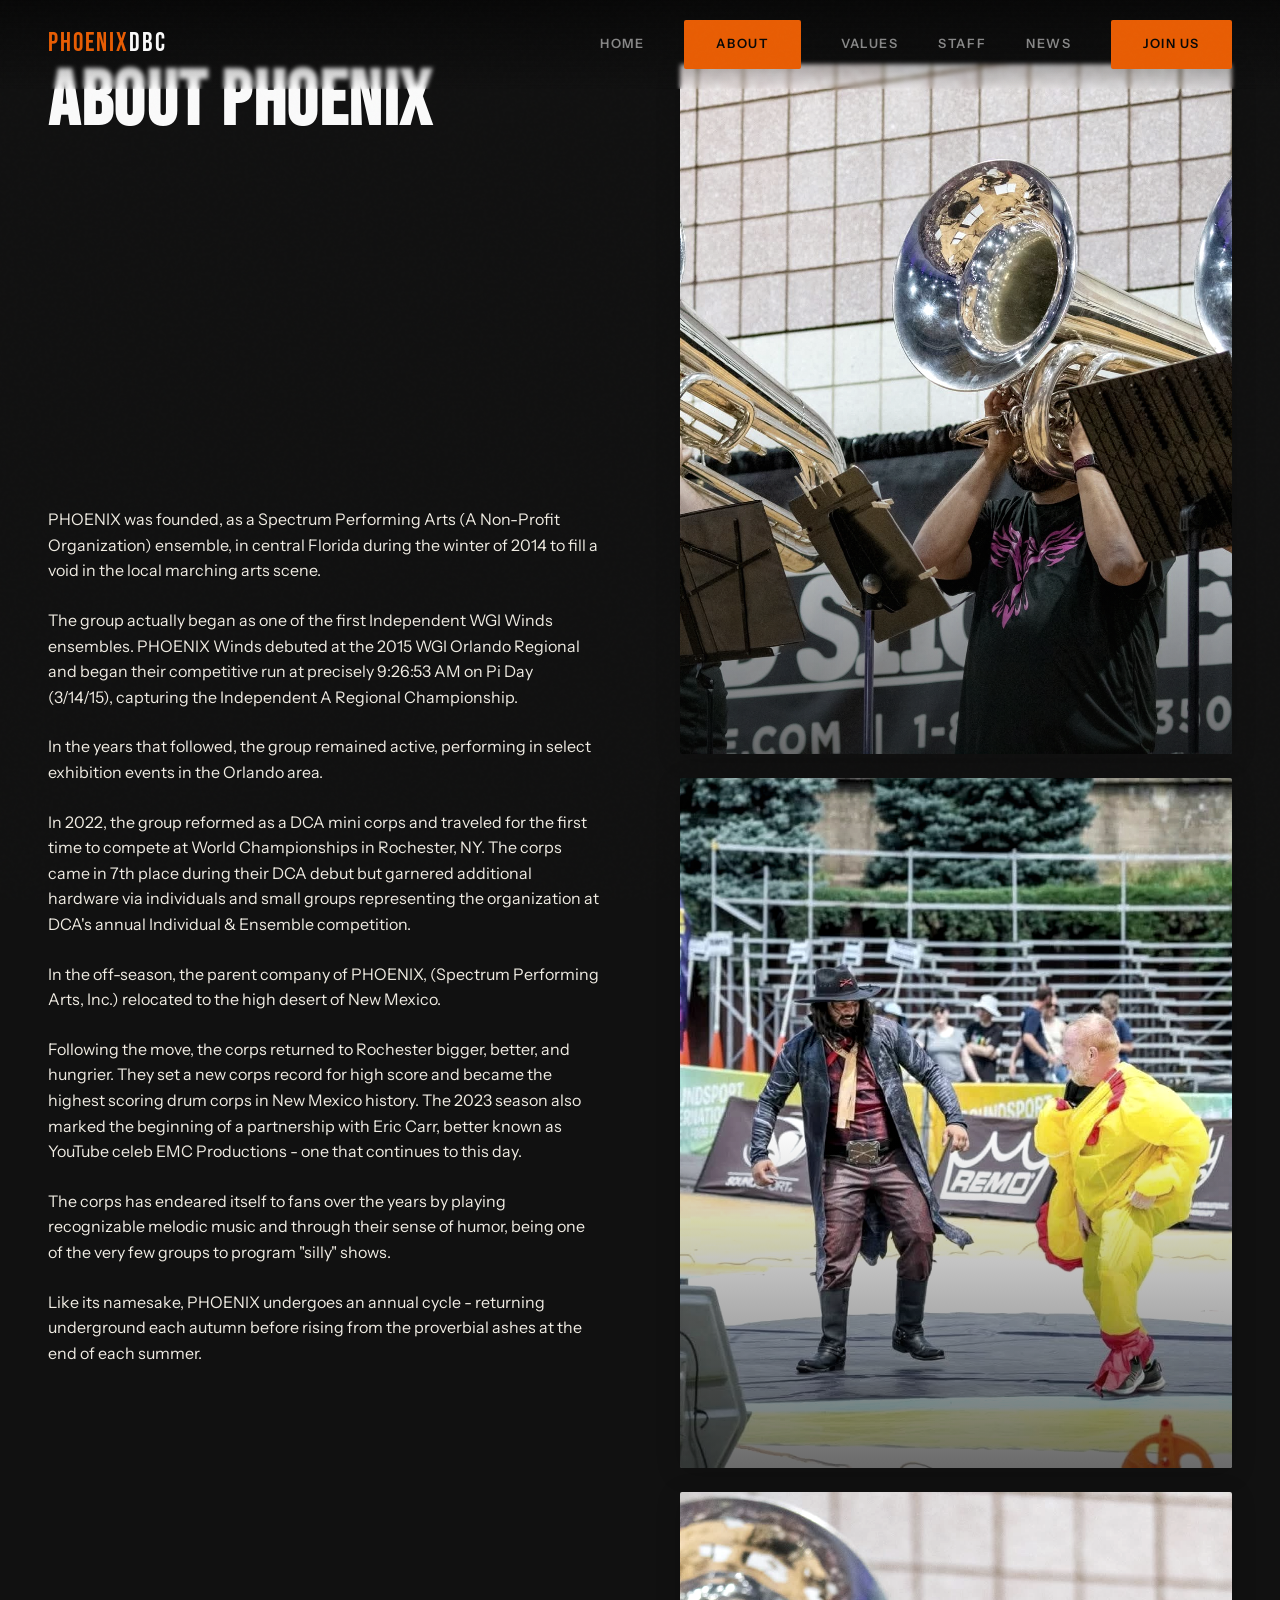
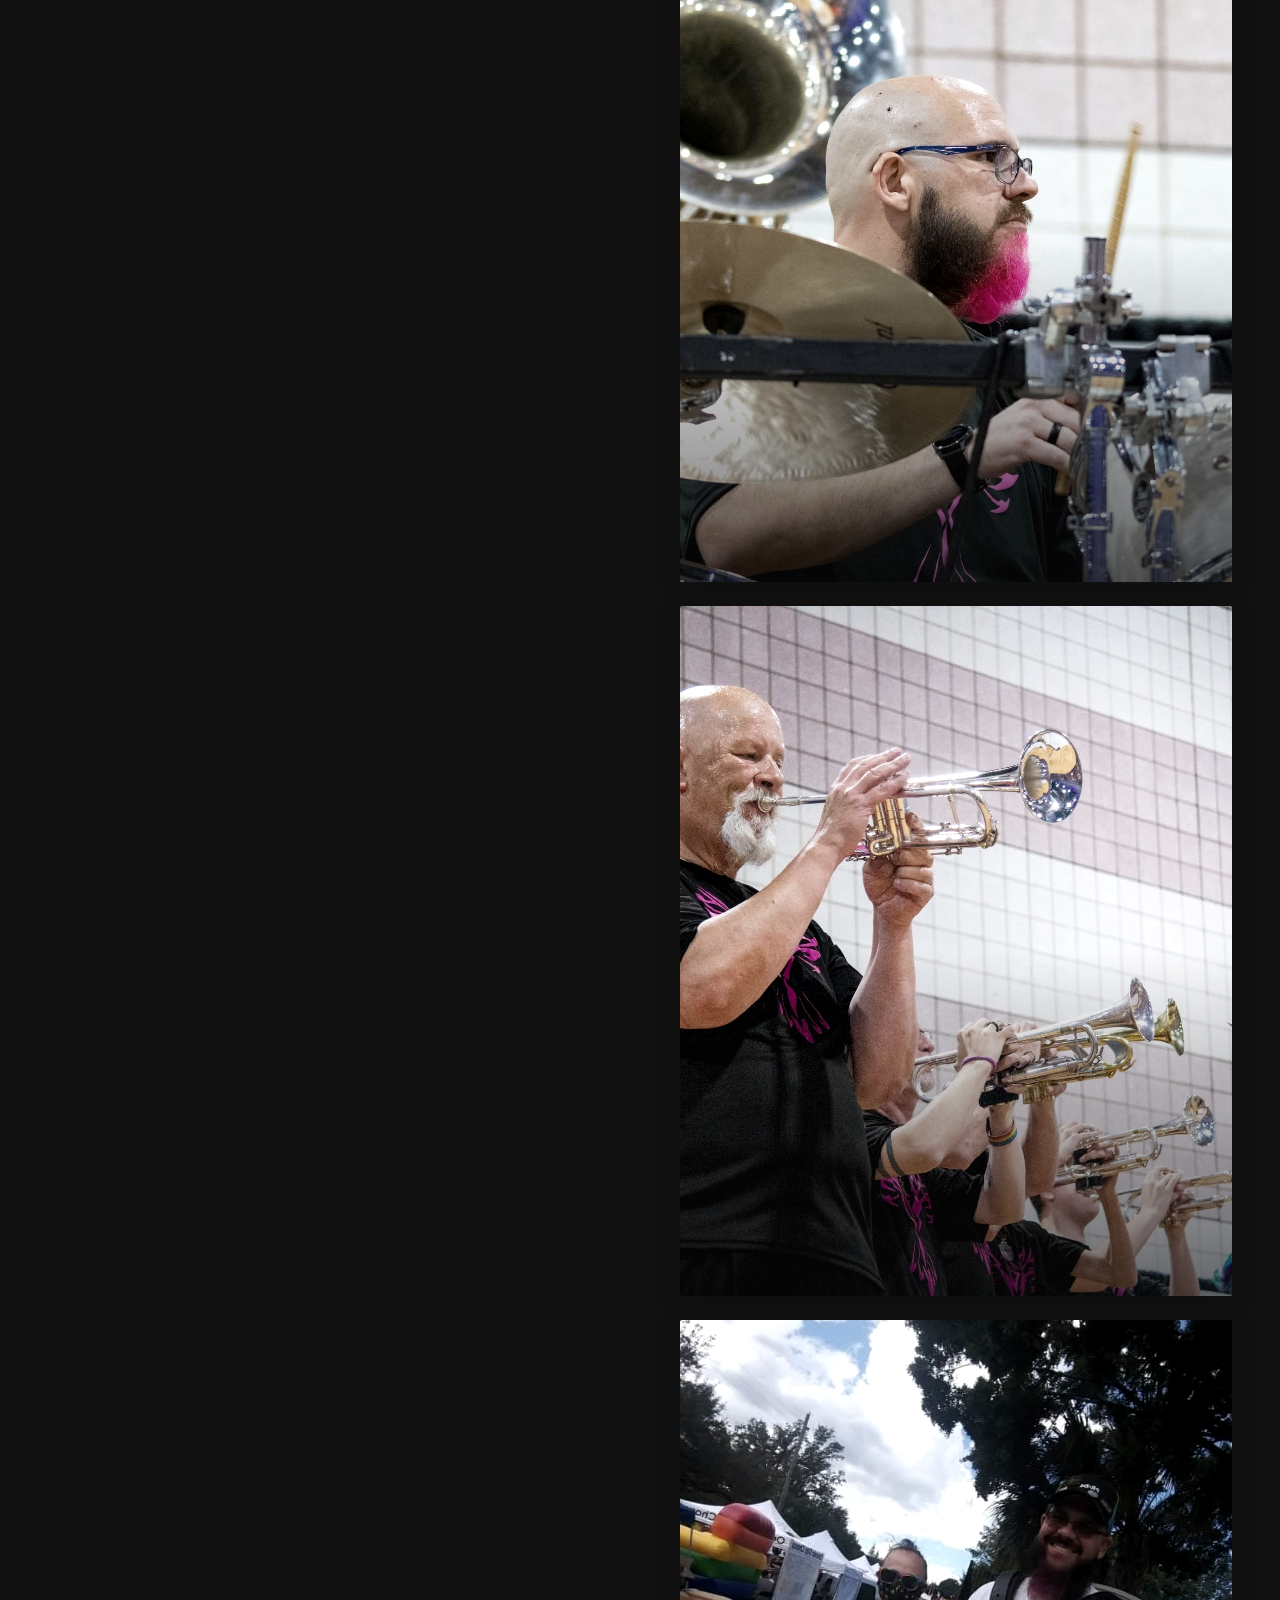
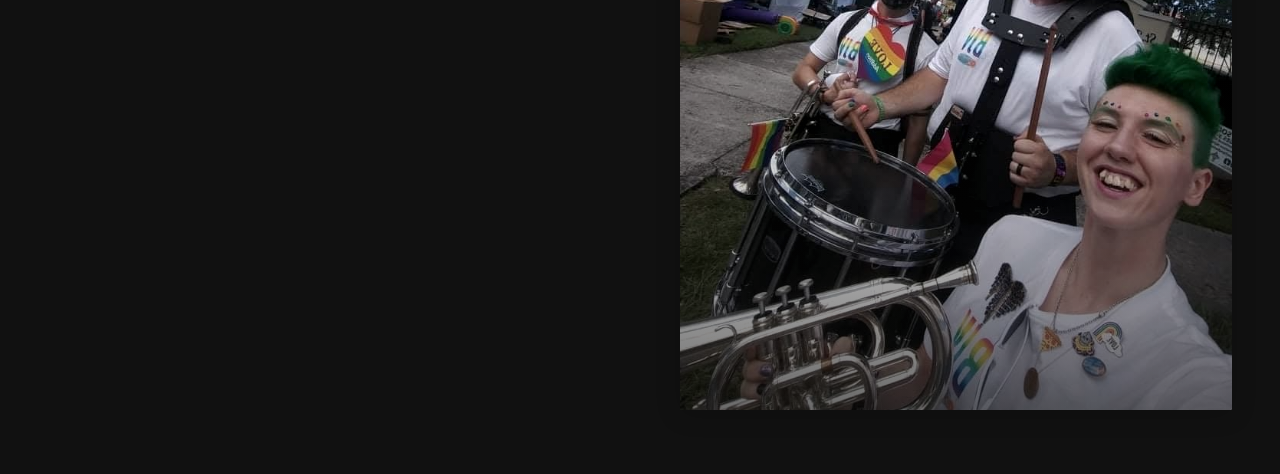
==== about.html @ 0ac38d6c "Add files via upload" ====
<!DOCTYPE html>
<html lang="en">
<head>
  <meta charset="UTF-8" />
  <meta name="viewport" content="width=device-width, initial-scale=1.0" />
  <title>Phoenix Drum & Bugle Corps — About</title>
  <link rel="stylesheet" href="style.css">
  <link rel="preconnect" href="https://fonts.googleapis.com" />
  <link rel="preconnect" href="https://fonts.gstatic.com" crossorigin />
  <link href="https://fonts.googleapis.com/css2?family=Bebas+Neue&family=DM+Serif+Display:ital@0;1&family=Instrument+Sans:wght@400;500;600&display=swap" rel="stylesheet" />
</head>
<body>
  <!-- NAV -->
  <nav>
    <div class="nav-logo"><span>PHOENIX</span>DBC</div>
    <div class="nav-links">
      <a href="index.html">Home</a>
      <a href="about.html" class="nav-cta btn">About</a>
      <a href="index.html#values">Values</a>
      <a href="staff.html">Staff</a>
      <a href="index.html#news">News</a>
      <a href="index.html#join" class="nav-cta btn">Join Us</a>
    </div>
  </nav>

<main>
  <section class="about" id="about" style="padding-top: 5rem;">
    <div class="about-inner about-grid" style="display: grid; grid-template-columns: 1fr 1fr; gap: 5rem; align-items: start; max-width: 1200px; margin: 0 auto;">
      <div class="about-content" style="display: flex; flex-direction: column; gap: 1.5rem;">
        <h2 class="section-title">About PHOENIX</h2>
        <div class="about-video video-wrap">
          <iframe src="https://www.youtube-nocookie.com/embed/KhzHQwkz2mY?si=roSiKzoXHAbbPCBe&amp;start=51" title="YouTube video player" frameborder="0" allow="accelerometer; autoplay; clipboard-write; encrypted-media; gyroscope; picture-in-picture; web-share" referrerpolicy="strict-origin-when-cross-origin" allowfullscreen></iframe>
        </div>
        <p>PHOENIX was founded, as a Spectrum Performing Arts (A Non-Profit Organization) ensemble, in central Florida during the winter of 2014 to fill a void in the local marching arts scene.</p>
        <p>The group actually began as one of the first Independent WGI Winds ensembles. PHOENIX Winds debuted at the 2015 WGI Orlando Regional and began their competitive run at precisely 9:26:53 AM on Pi Day (3/14/15), capturing the Independent A Regional Championship.</p>
        <p>In the years that followed, the group remained active, performing in select exhibition events in the Orlando area.</p>
        <p>In 2022, the group reformed as a DCA mini corps and traveled for the first time to compete at World Championships in Rochester, NY. The corps came in 7th place during their DCA debut but garnered additional hardware via individuals and small groups representing the organization at DCA's annual Individual &amp; Ensemble competition.</p>
        <p>In the off-season, the parent company of PHOENIX, (Spectrum Performing Arts, Inc.) relocated to the high desert of New Mexico.</p>
        <p>Following the move, the corps returned to Rochester bigger, better, and hungrier. They set a new corps record for high score and became the highest scoring drum corps in New Mexico history. The 2023 season also marked the beginning of a partnership with Eric Carr, better known as YouTube celeb EMC Productions - one that continues to this day.</p>
        <p>The corps has endeared itself to fans over the years by playing recognizable melodic music and through their sense of humor, being one of the very few groups to program "silly" shows.</p>
        <p>Like its namesake, PHOENIX undergoes an annual cycle - returning underground each autumn before rising from the proverbial ashes at the end of each summer.</p>
      </div>
      <div class="about-visual">
        <div class="about-img-gallery">
          <div class="about-img-wrap"><img src="tubasection.jpeg" alt="Tuba Section"></div>
          <div class="about-img-wrap"><img src="chickenlittleandtrooper.jpeg" alt="Chicken Little and Trooper"></div>
          <div class="about-img-wrap"><img src="drumsetplayer.jpeg" alt="Drumset Player"></div>
          <div class="about-img-wrap"><img src="trumpetsection.jpeg" alt="Trumpet Section"></div>
          <div class="about-img-wrap"><img src="orlandopride.jpeg" alt="Orlando Pride"></div>
        </div>
      </div>
    </div>
  </section>
</main>
</body>
</html>
---- style.css ----
/* --- ABOUT IMAGE GALLERY --- */
.about-img-gallery {
  display: flex;
  flex-direction: column;
  gap: 1.5rem;
  align-items: flex-end;
}
.about-img-wrap {
  background: var(--charcoal);
  border-radius: 8px;
  overflow: hidden;
  box-shadow: 0 4px 24px rgba(8,8,8,0.18);
  transition: transform 0.3s, box-shadow 0.3s;
}
.about-img-wrap img {
  width: auto;
  height: auto;
  max-width: 100%;
  max-height: 100%;
  display: block;
  filter: grayscale(18%) contrast(1.08);
  transition: transform 0.4s;
}
.about-img-wrap:hover {
  transform: scale(1.03) translateY(-2px);
  box-shadow: 0 8px 32px rgba(232,93,4,0.12);
}
.about-img-wrap:hover img {
  transform: scale(1.05);
}
@media (max-width: 900px) {
  .about-inner.about-grid {
    grid-template-columns: 1fr;
    gap: 2.5rem;
  }
  .about-img-gallery {
    flex-direction: row;
    flex-wrap: wrap;
    justify-content: center;
    align-items: flex-start;
    gap: 1rem;
  }
  .about-img-wrap {
    width: 48vw;
    min-width: 160px;
    max-width: 260px;
  }
}
/* ─── TOKENS ─── */
    :root {
      --black:   #080808;
      --ash:     #111111;
      --charcoal:#1c1c1c;
      --smoke:   #2e2e2e;
      --muted:   #888888;
      --cream:   #f0ece3;
      --white:   #fafafa;
      --ember:   #e85d04;
      --flame:   #f48c06;
      --gold:    #ffd60a;
      --glow: 0 0 40px rgba(232,93,4,.35);
      --sans: 'Instrument Sans', sans-serif;
      --display: 'Bebas Neue', sans-serif;
      --serif: 'DM Serif Display', serif;
    }

    /* ─── RESET ─── */
    *, *::before, *::after { box-sizing: border-box; margin: 0; padding: 0; }
    html { scroll-behavior: smooth; }
    body {
      background: var(--black);
      color: var(--cream);
      font-family: var(--sans);
      font-size: 16px;
      line-height: 1.6;
      overflow-x: hidden;
    }
    img { display: block; max-width: 100%; }
    a { color: inherit; text-decoration: none; }
    ul { list-style: none; }

    /* ─── NOISE OVERLAY ─── */
    body::before {
      content: '';
      position: fixed; inset: 0;
      pointer-events: none;
      background-image: url("data:image/svg+xml,%3Csvg viewBox='0 0 256 256' xmlns='http://www.w3.org/2000/svg'%3E%3Cfilter id='noise'%3E%3CfeTurbulence type='fractalNoise' baseFrequency='0.9' numOctaves='4' stitchTiles='stitch'/%3E%3C/filter%3E%3Crect width='100%25' height='100%25' filter='url(%23noise)' opacity='0.04'/%3E%3C/svg%3E");
      z-index: 9999;
      opacity: .35;
    }

    /* ─── NAVIGATION ─── */
    nav {
      position: fixed; top: 0; left: 0; right: 0; z-index: 100;
      display: flex; align-items: center; justify-content: space-between;
      padding: 1.25rem 3rem;
      background: linear-gradient(to bottom, rgba(8,8,8,.95), rgba(8,8,8,0));
      backdrop-filter: blur(2px);
    }
    .nav-logo {
      font-family: var(--display);
      font-size: 1.6rem;
      letter-spacing: .08em;
      color: var(--white);
    }
    .nav-logo span { color: var(--ember); }
    .nav-links {
      display: flex; gap: 2.5rem; align-items: center;
      transition: max-height .3s cubic-bezier(.4,0,.2,1), opacity .3s;
    }
    .nav-links a {
      font-size: .8rem; font-weight: 600; letter-spacing: .12em;
      text-transform: uppercase; color: var(--muted);
      transition: color .2s;
    }
    .nav-links a:hover { color: var(--white); }
    .nav-cta {
      background: var(--ember); color: var(--black) !important;
      padding: .5rem 1.4rem; border-radius: 2px;
      transition: background .2s !important;
    }
    .nav-cta:hover { background: var(--flame) !important; color: var(--white) !important; }

    /* Hamburger menu styles */
    .nav-toggle {
      display: none;
      flex-direction: column;
      justify-content: center;
      width: 36px; height: 36px;
      cursor: pointer;
      z-index: 200;
    }
    .nav-toggle span {
      display: block;
      height: 3px; width: 100%;
      background: var(--white);
      margin: 5px 0;
      border-radius: 2px;
      transition: all .3s cubic-bezier(.4,0,.2,1);
    }
    .nav-toggle.active span:nth-child(1) {
      transform: translateY(8px) rotate(45deg);
    }
    .nav-toggle.active span:nth-child(2) {
      opacity: 0;
    }
    .nav-toggle.active span:nth-child(3) {
      transform: translateY(-8px) rotate(-45deg);
    }

    /* Mobile nav styles */
    @media (max-width: 960px) {
      .nav-toggle { display: flex; }
      .nav-links {
        position: absolute; top: 100%; left: 0; right: 0;
        flex-direction: column; align-items: flex-start;
        background: var(--ash);
        gap: 0;
        max-height: 0; opacity: 0; overflow: hidden;
        box-shadow: 0 8px 24px rgba(0,0,0,0.12);
        transition: max-height .3s cubic-bezier(.4,0,.2,1), opacity .3s;
      }
      .nav-links.open {
        max-height: 400px; opacity: 1; padding: 1rem 0;
      }
      .nav-links a, .nav-cta {
        width: 100%; padding: 1rem 2rem; border-radius: 0;
        border-bottom: 1px solid var(--smoke);
        color: var(--muted);
      }
      .nav-links a:last-child, .nav-cta:last-child {
        border-bottom: none;
      }
      .nav-cta {
        margin-top: .5rem;
      }
    }

    /* ─── HERO ─── */
    .hero {
      position: relative; min-height: 100vh;
      display: flex; flex-direction: column;
      justify-content: flex-end; padding: 6rem 3rem 5rem;
      overflow: hidden;
    }
    .hero-bg {
      position: absolute; inset: 0; z-index: 0;
      background:
        radial-gradient(ellipse 80% 60% at 60% 80%, rgba(232,93,4,.22) 0%, transparent 65%),
        radial-gradient(ellipse 50% 40% at 80% 50%, rgba(244,140,6,.10) 0%, transparent 60%),
        linear-gradient(160deg, #0d0d0d 0%, #080808 100%);
    }
    /* Animated ember particles */
    .embers {
      position: absolute; inset: 0; z-index: 1; pointer-events: none;
      overflow: hidden;
    }
    .ember-dot {
      position: absolute; bottom: -20px;
      width: 3px; height: 3px; border-radius: 50%;
      background: var(--flame);
      animation: rise linear infinite;
      opacity: 0;
    }
    @keyframes rise {
      0%   { transform: translateY(0) translateX(0) scale(1); opacity: .8; }
      60%  { opacity: .5; }
      100% { transform: translateY(-110vh) translateX(var(--drift)) scale(.2); opacity: 0; }
    }
    /* Generate varied embers via nth-child */
    .ember-dot:nth-child(1)  { left:5%;  animation-duration:8s;  animation-delay:0s;   --drift:20px;  width:2px; height:2px; }
    .ember-dot:nth-child(2)  { left:15%; animation-duration:11s; animation-delay:1s;   --drift:-30px; width:4px; height:4px; background:var(--ember); }
    .ember-dot:nth-child(3)  { left:25%; animation-duration:9s;  animation-delay:2.5s; --drift:15px;  }
    .ember-dot:nth-child(4)  { left:35%; animation-duration:13s; animation-delay:0.5s; --drift:-20px; width:2px; height:2px; background:var(--gold); }
    .ember-dot:nth-child(5)  { left:48%; animation-duration:10s; animation-delay:3s;   --drift:25px;  width:3px; height:3px; }
    .ember-dot:nth-child(6)  { left:60%; animation-duration:7s;  animation-delay:1.5s; --drift:-35px; width:5px; height:5px; background:var(--ember); }
    .ember-dot:nth-child(7)  { left:72%; animation-duration:12s; animation-delay:4s;   --drift:10px;  }
    .ember-dot:nth-child(8)  { left:82%; animation-duration:9s;  animation-delay:0.8s; --drift:-15px; width:2px; height:2px; background:var(--gold); }
    .ember-dot:nth-child(9)  { left:90%; animation-duration:14s; animation-delay:2s;   --drift:30px;  width:4px; height:4px; }
    .ember-dot:nth-child(10) { left:55%; animation-duration:8s;  animation-delay:5s;   --drift:-25px; background:var(--flame); }
    .ember-dot:nth-child(11) { left:42%; animation-duration:11s; animation-delay:3.5s; --drift:18px;  width:2px; height:2px; }
    .ember-dot:nth-child(12) { left:68%; animation-duration:10s; animation-delay:6s;   --drift:-12px; background:var(--gold); width:3px; height:3px; }

    .hero-eyebrow {
      position: relative; z-index: 2;
      font-size: .75rem; font-weight: 600; letter-spacing: .2em;
      text-transform: uppercase; color: var(--ember);
      margin-bottom: 1rem;
      animation: fadeUp .8s ease both;
    }
    .hero-title {
      position: relative; z-index: 2;
      font-family: var(--display);
      font-size: clamp(5rem, 14vw, 13rem);
      line-height: .9; letter-spacing: .02em;
      color: var(--white);
      animation: fadeUp .8s .15s ease both;
    }
    .hero-title .accent { color: var(--ember); display: block; }
    .hero-sub {
      position: relative; z-index: 2;
      font-family: var(--serif); font-style: italic;
      font-size: clamp(1.1rem, 2.5vw, 1.5rem);
      color: var(--cream); opacity: .75;
      max-width: 560px; margin-top: 1.5rem;
      animation: fadeUp .8s .3s ease both;
    }
    .hero-actions {
      position: relative; z-index: 2;
      display: flex; gap: 1rem; margin-top: 2.5rem;
      animation: fadeUp .8s .45s ease both;
    }
    .btn {
      display: inline-flex; align-items: center; gap: .5rem;
      font-family: var(--sans); font-size: .8rem;
      font-weight: 600; letter-spacing: .12em;
      text-transform: uppercase; padding: .9rem 2rem;
      border-radius: 2px; transition: all .2s; cursor: pointer;
      border: none;
    }
    .btn-primary {
      background: var(--ember); color: var(--white);
      box-shadow: var(--glow);
    }
    .btn-primary:hover { background: var(--flame); transform: translateY(-2px); }
    .btn-outline {
      background: transparent; color: var(--cream);
      border: 1px solid rgba(240,236,227,.25);
    }
    .btn-outline:hover { border-color: var(--ember); color: var(--ember); }

    /* scroll indicator */
    .scroll-hint {
      position: absolute; bottom: 2rem; left: 50%;
      transform: translateX(-50%); z-index: 2;
      display: flex; flex-direction: column; align-items: center;
      gap: .5rem; opacity: .4; animation: bob 2s ease-in-out infinite;
    }
    .scroll-hint span {
      font-size: .65rem; letter-spacing: .15em; text-transform: uppercase;
    }
    .scroll-hint svg { animation: bob 2s ease-in-out infinite; }
    @keyframes bob {
      0%, 100% { transform: translateX(-50%) translateY(0); }
      50%       { transform: translateX(-50%) translateY(6px); }
    }

    /* ─── KEYFRAMES ─── */
    @keyframes fadeUp {
      from { opacity: 0; transform: translateY(30px); }
      to   { opacity: 1; transform: translateY(0); }
    }

    /* ─── MARQUEE BAND ─── */
    .marquee-band {
      overflow: hidden; background: var(--ember);
      padding: .7rem 0; white-space: nowrap;
    }
    .marquee-track {
      display: inline-flex; gap: 0;
      animation: marquee 20s linear infinite;
    }
    .marquee-item {
      font-family: var(--display);
      font-size: 1.1rem; letter-spacing: .08em;
      color: var(--white); padding: 0 2rem;
    }
    .marquee-item .dot { color: rgba(255,255,255,.4); }
    @keyframes marquee {
      from { transform: translateX(0); }
      to   { transform: translateX(-50%); }
    }

    /* ─── SECTIONS ─── */
    .about { padding-top: 4rem !important; }
    section { padding: 4rem 3rem; }
    .section-label {
      font-size: .7rem; font-weight: 600; letter-spacing: .2em;
      text-transform: uppercase; color: var(--ember);
      margin-bottom: 1rem;
    }
    .section-title {
      font-family: var(--display);
      font-size: clamp(3rem, 6vw, 5.5rem);
      line-height: 1; letter-spacing: .02em; color: var(--white);
    }
    .section-body {
      font-size: 1.05rem; color: var(--muted);
      max-width: 520px; line-height: 1.8;
    }

    /* ─── ABOUT / SPLIT ─── */
    .about { background: var(--ash); }
    .about-grid {
      display: grid; grid-template-columns: 1fr 1fr;
      gap: 5rem; align-items: center; max-width: 1200px; margin: 0 auto;
    }
    .about-visual {
      position: relative;
    }
    .about-img-wrap {
      position: relative; overflow: hidden; border-radius: 2px;
      aspect-ratio: 4/5;
      background: var(--charcoal);
    }
    .about-img-wrap img {
      width: 100%; height: 100%; object-fit: cover;
      filter: grayscale(30%) contrast(1.1);
      transition: transform .6s ease;
    }
    .about-img-wrap:hover img { transform: scale(1.04); }
    .about-img-wrap::after {
      content: '';
      position: absolute; inset: 0;
      background: linear-gradient(to top, rgba(8,8,8,.6) 0%, transparent 50%);
    }
    .about-content { display: flex; flex-direction: column; gap: 2rem; }
    .about-content p {
      color: var(--muted);
      transition: color 0.3s;
    }
    @media (min-width: 900px) {
      .about-content p {
        color: var(--cream);
      }
    }
      /* Staggered animation and zigzag alignment */
    .about-img-wrap:nth-child(1) { transition-delay: 0s; }
    .about-img-wrap:nth-child(2) { transition-delay: 0.1s; align-self: flex-start; }
    .about-img-wrap:nth-child(3) { transition-delay: 0.2s; }
    .about-img-wrap:nth-child(4) { transition-delay: 0.3s; align-self: flex-start; }
    .about-img-wrap:nth-child(5) { transition-delay: 0.4s; }
    .video-wrap {
      position: relative;
      padding-bottom: 56.25%;
      height: 0;
      overflow: hidden;
    }
    .video-wrap iframe {
      position: absolute;
      top: 0;
      left: 0;
      width: 100%;
      height: 100%;
      border: 0;
    }
    .about-content .section-title { margin-bottom: .5rem; }
    .pillars { display: flex; flex-direction: column; gap: 1.2rem; }
    .pillar {
      display: flex; gap: 1rem; align-items: flex-start;
      padding: 1.2rem; background: var(--charcoal); border-radius: 2px;
      border-left: 3px solid var(--ember);
      transition: transform .2s;
    }
    .pillar:hover { transform: translateX(4px); }
    .pillar-icon {
      font-size: 1.4rem; line-height: 1; flex-shrink: 0; margin-top: .1rem;
    }
    .pillar h4 {
      font-family: var(--sans); font-size: .85rem;
      font-weight: 600; color: var(--white); margin-bottom: .25rem;
      letter-spacing: .04em;
    }
    .pillar p { font-size: .85rem; color: var(--muted); line-height: 1.6; }

    /* ─── QUOTE ─── */
    .quote-section {
      background: var(--black);
      display: flex; align-items: center; justify-content: center;
      text-align: center; padding: 6rem 3rem;
    }
    .quote-inner { max-width: 800px; }
    .quote-mark {
      font-family: var(--serif); font-size: 8rem;
      line-height: .5; color: var(--ember); opacity: .4;
      margin-bottom: 1.5rem;
    }
    .quote-text {
      font-family: var(--serif); font-style: italic;
      font-size: clamp(1.5rem, 3.5vw, 2.4rem);
      color: var(--cream); line-height: 1.4;
      margin-bottom: 1.5rem;
    }
    .quote-attr {
      font-size: .8rem; font-weight: 600; letter-spacing: .15em;
      text-transform: uppercase; color: var(--ember);
    }
    .quote-attr span { color: var(--muted); font-weight: 400; }

    /* ─── VALUES / THREE COLUMN ─── */
    .values { background: var(--ash); }
    .values-header {
      max-width: 1200px; margin: 0 auto 4rem;
      display: flex; justify-content: space-between; align-items: flex-end;
      flex-wrap: wrap; gap: 2rem;
    }
    .values-grid {
      max-width: 1200px; margin: 0 auto;
      display: grid; grid-template-columns: repeat(3, 1fr); gap: 1.5rem;
    }
    .value-card {
      background: var(--charcoal); border-radius: 2px;
      padding: 2.5rem 2rem;
      border-top: 1px solid var(--smoke);
      transition: border-color .25s, transform .25s;
      position: relative; overflow: hidden;
    }
    .value-card::before {
      content: '';
      position: absolute; bottom: 0; left: 0; right: 0;
      height: 3px; background: var(--ember);
      transform: scaleX(0); transform-origin: left;
      transition: transform .3s ease;
    }
    .value-card:hover { border-color: transparent; transform: translateY(-4px); }
    .value-card:hover::before { transform: scaleX(1); }
    .value-num {
      font-family: var(--display); font-size: 4rem;
      color: var(--smoke); line-height: 1; margin-bottom: 1rem;
    }
    .value-card h3 {
      font-family: var(--display); font-size: 1.6rem;
      letter-spacing: .04em; color: var(--white); margin-bottom: .75rem;
    }
    .value-card p { font-size: .9rem; color: var(--muted); line-height: 1.7; }

    /* ─── DIVERSITY ─── */
.diversity {
  padding: 0;
  background: var(--ash);
}

.diversity-grid {
  display: grid;
  grid-template-columns: 1fr 1fr;
  min-height: 600px;
}

.diversity-image {
  position: relative;
  overflow: hidden;
}

.diversity-image img {
  width: 100%;
  height: 100%;
  object-fit: cover;
  object-position: center;
  display: block;
  filter: grayscale(20%) contrast(1.05);
  transition: transform 0.6s ease;
}

.diversity-image:hover img {
  transform: scale(1.03);
}

.diversity-content {
  display: flex;
  flex-direction: column;
  justify-content: center;
  gap: 1.75rem;
  padding: 5rem 4rem;
}

.diversity-list {
  list-style: none;
  display: flex;
  flex-direction: column;
  gap: 1rem;
}

.diversity-list li {
  display: flex;
  gap: 1rem;
  align-items: flex-start;
  font-size: 0.95rem;
  color: var(--cream);
  line-height: 1.6;
}

.diversity-list li::before {
  content: '';
  flex-shrink: 0;
  margin-top: 0.6rem;
  width: 24px;
  height: 2px;
  background: var(--ember);
}

@media (max-width: 960px) {
  .diversity-grid {
    grid-template-columns: 1fr;
    min-height: auto;
  }
  .diversity-image {
    aspect-ratio: 16 / 9;
  }
  .diversity-content {
    padding: 3rem 1.5rem;
  }
}
    /* ─── STAFF SPOTLIGHT ─── */
    .staff { background: var(--black); }
    .staff-inner { max-width: 1200px; margin: 0 auto; }
    .staff-header { display: flex; justify-content: space-between; align-items: flex-end; margin-bottom: 3rem; flex-wrap: wrap; gap: 1rem; }
    .staff-grid { display: grid; grid-template-columns: repeat(auto-fill, minmax(280px, 1fr)); gap: 1.5rem; }
    .staff-card {
      background: var(--ash); border-radius: 2px; overflow: hidden;
      transition: transform .25s;
    }
    .staff-card:hover { transform: translateY(-6px); }
    .staff-photo {
      aspect-ratio: 3/2; overflow: hidden; background: var(--charcoal);
    }
    .staff-photo img {
      width: 100%; height: 100%; object-fit: cover;
      filter: grayscale(40%); transition: filter .3s;
    }
    .staff-card:hover .staff-photo img { filter: grayscale(0%); }
    .staff-info { padding: 1.5rem; }
    .staff-info h3 {
      font-family: var(--display); font-size: 1.4rem;
      letter-spacing: .04em; color: var(--white); margin-bottom: .2rem;
    }
    .staff-info .role {
      font-size: .75rem; font-weight: 600; letter-spacing: .12em;
      text-transform: uppercase; color: var(--ember);
    }

    /* ─── JOIN CTA ─── */
    .join {
      background: var(--ember);
      padding: 7rem 3rem; text-align: center;
      position: relative; overflow: hidden;
    }
    .join::before {
      content: 'PHOENIX';
      position: absolute; top: 50%; left: 50%;
      transform: translate(-50%, -50%);
      font-family: var(--display);
      font-size: clamp(8rem, 25vw, 22rem);
      color: rgba(0,0,0,.08); white-space: nowrap;
      pointer-events: none; user-select: none; line-height: 1;
    }
    .join-inner { position: relative; z-index: 1; max-width: 680px; margin: 0 auto; }
    .join-inner .section-label { color: rgba(255,255,255,.6); }
    .join-inner .section-title { color: var(--white); margin-bottom: 1rem; }
    .join-inner .section-body { color: rgba(255,255,255,.75); margin: 0 auto 2.5rem; }
    .btn-dark {
      background: var(--black); color: var(--white);
      font-family: var(--sans); font-size: .85rem;
      font-weight: 600; letter-spacing: .12em; text-transform: uppercase;
      padding: 1rem 2.5rem; border-radius: 2px;
      display: inline-block;
      transition: background .2s, transform .2s;
    }
    .btn-dark:hover { background: var(--ash); transform: translateY(-2px); }

    /* ─── NEWS ─── */
    .news { background: var(--ash); }
    .news-inner { max-width: 1200px; margin: 0 auto; }
    .news-header { display: flex; justify-content: space-between; align-items: flex-end; margin-bottom: 3rem; flex-wrap: wrap; gap: 1rem; }
    .news-grid { display: grid; grid-template-columns: 2fr 1fr 1fr; gap: 1.5rem; }
    .news-card {
      background: var(--charcoal); border-radius: 2px;
      overflow: hidden; display: flex; flex-direction: column;
      transition: transform .25s;
    }
    .news-card:hover { transform: translateY(-4px); }
    .news-card-thumb {
      aspect-ratio: 16/9; background: var(--smoke);
      overflow: hidden; flex-shrink: 0;
    }
    .news-card-thumb img { width: 100%; height: 100%; object-fit: cover; transition: transform .4s; }
    .news-card:hover .news-card-thumb img { transform: scale(1.06); }
    .news-card-body { padding: 1.5rem; flex: 1; display: flex; flex-direction: column; gap: .75rem; }
    .news-date {
      font-size: .7rem; font-weight: 600; letter-spacing: .15em;
      text-transform: uppercase; color: var(--ember);
    }
    .news-card-body h3 {
      font-family: var(--display); font-size: 1.4rem;
      letter-spacing: .03em; color: var(--white); line-height: 1.2;
    }
    .news-card.featured .news-card-body h3 { font-size: 2rem; }
    .news-card-body p { font-size: .88rem; color: var(--muted); line-height: 1.6; }
    .news-link {
      font-size: .75rem; font-weight: 600; letter-spacing: .12em;
      text-transform: uppercase; color: var(--ember);
      margin-top: auto;
      display: inline-flex; align-items: center; gap: .4rem;
      transition: gap .2s;
    }
    .news-link:hover { gap: .7rem; }

    /* ─── FOOTER ─── */
    footer {
      background: var(--ash); border-top: 1px solid var(--smoke);
      padding: 4rem 3rem 2rem;
    }
    .footer-grid {
      max-width: 1200px; margin: 0 auto;
      display: grid; grid-template-columns: 2fr 1fr 1fr 1fr;
      gap: 3rem; margin-bottom: 3rem;
    }
    .footer-brand .logo {
      font-family: var(--display);
      font-size: 2rem; letter-spacing: .06em;
      color: var(--white); margin-bottom: .75rem;
    }
    .footer-brand .logo span { color: var(--ember); }
    .footer-brand p { font-size: .88rem; color: var(--muted); line-height: 1.7; max-width: 300px; }
    .footer-col h4 {
      font-size: .7rem; font-weight: 600; letter-spacing: .18em;
      text-transform: uppercase; color: var(--muted);
      margin-bottom: 1.25rem;
    }
    .footer-col ul { display: flex; flex-direction: column; gap: .75rem; }
    .footer-col ul li a {
      font-size: .9rem; color: var(--cream);
      opacity: .6; transition: opacity .2s;
    }
    .footer-col ul li a:hover { opacity: 1; }
    .social-links { display: flex; gap: 1rem; }
    .social-link {
      width: 38px; height: 38px; border-radius: 50%;
      border: 1px solid var(--smoke);
      display: flex; align-items: center; justify-content: center;
      color: var(--muted); font-size: .85rem;
      transition: border-color .2s, color .2s, background .2s;
    }
    .social-link:hover {
      border-color: var(--ember); color: var(--white);
      background: var(--ember);
    }
    .footer-bottom {
      max-width: 1200px; margin: 0 auto;
      display: flex; justify-content: space-between; align-items: center;
      border-top: 1px solid var(--smoke); padding-top: 2rem;
      flex-wrap: wrap; gap: 1rem;
    }
    .footer-bottom p { font-size: .8rem; color: var(--muted); }
    .footer-bottom a { color: var(--ember); }

    /* ─── SCROLL REVEAL ─── */
    .reveal {
      opacity: 0; transform: translateY(24px);
      transition: opacity .7s ease, transform .7s ease;
    }
    .reveal.visible { opacity: 1; transform: translateY(0); }

    /* ─── RESPONSIVE ─── */
    @media (max-width: 960px) {
      nav { padding: 1.25rem 1.5rem; }
      /* .nav-links { display: none; }  <-- REMOVE this line to allow JS to control display */
      section { padding: 5rem 1.5rem; }
      .about-grid,
      .diversity-grid { grid-template-columns: 1fr; gap: 3rem; }
      .values-grid { grid-template-columns: 1fr 1fr; }
      .news-grid { grid-template-columns: 1fr; }
      .footer-grid { grid-template-columns: 1fr 1fr; }
      .about-badge { right: 1rem; }
      .hero { padding: 6rem 1.5rem 4rem; }
    }
    @media (max-width: 600px) {
      .values-grid { grid-template-columns: 1fr; }
      .footer-grid { grid-template-columns: 1fr; }
      .hero-actions { flex-direction: column; }
    }
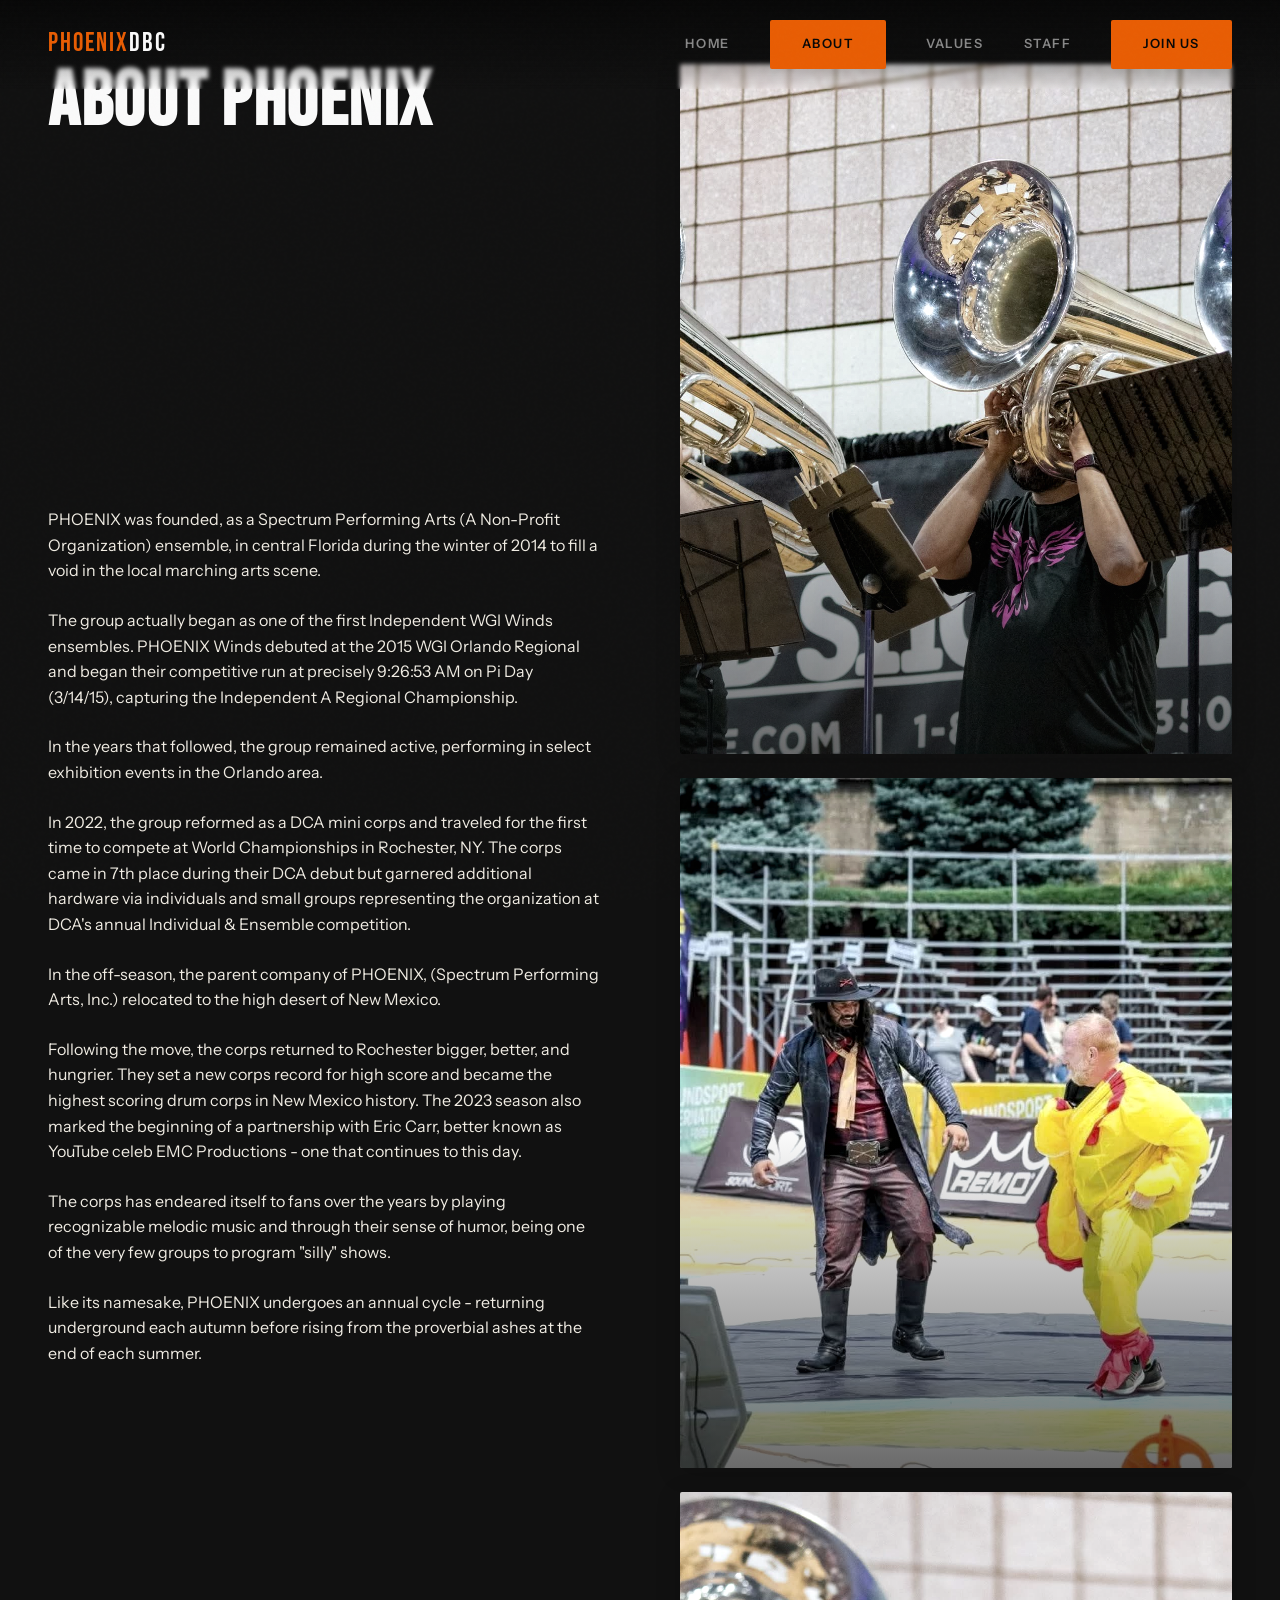
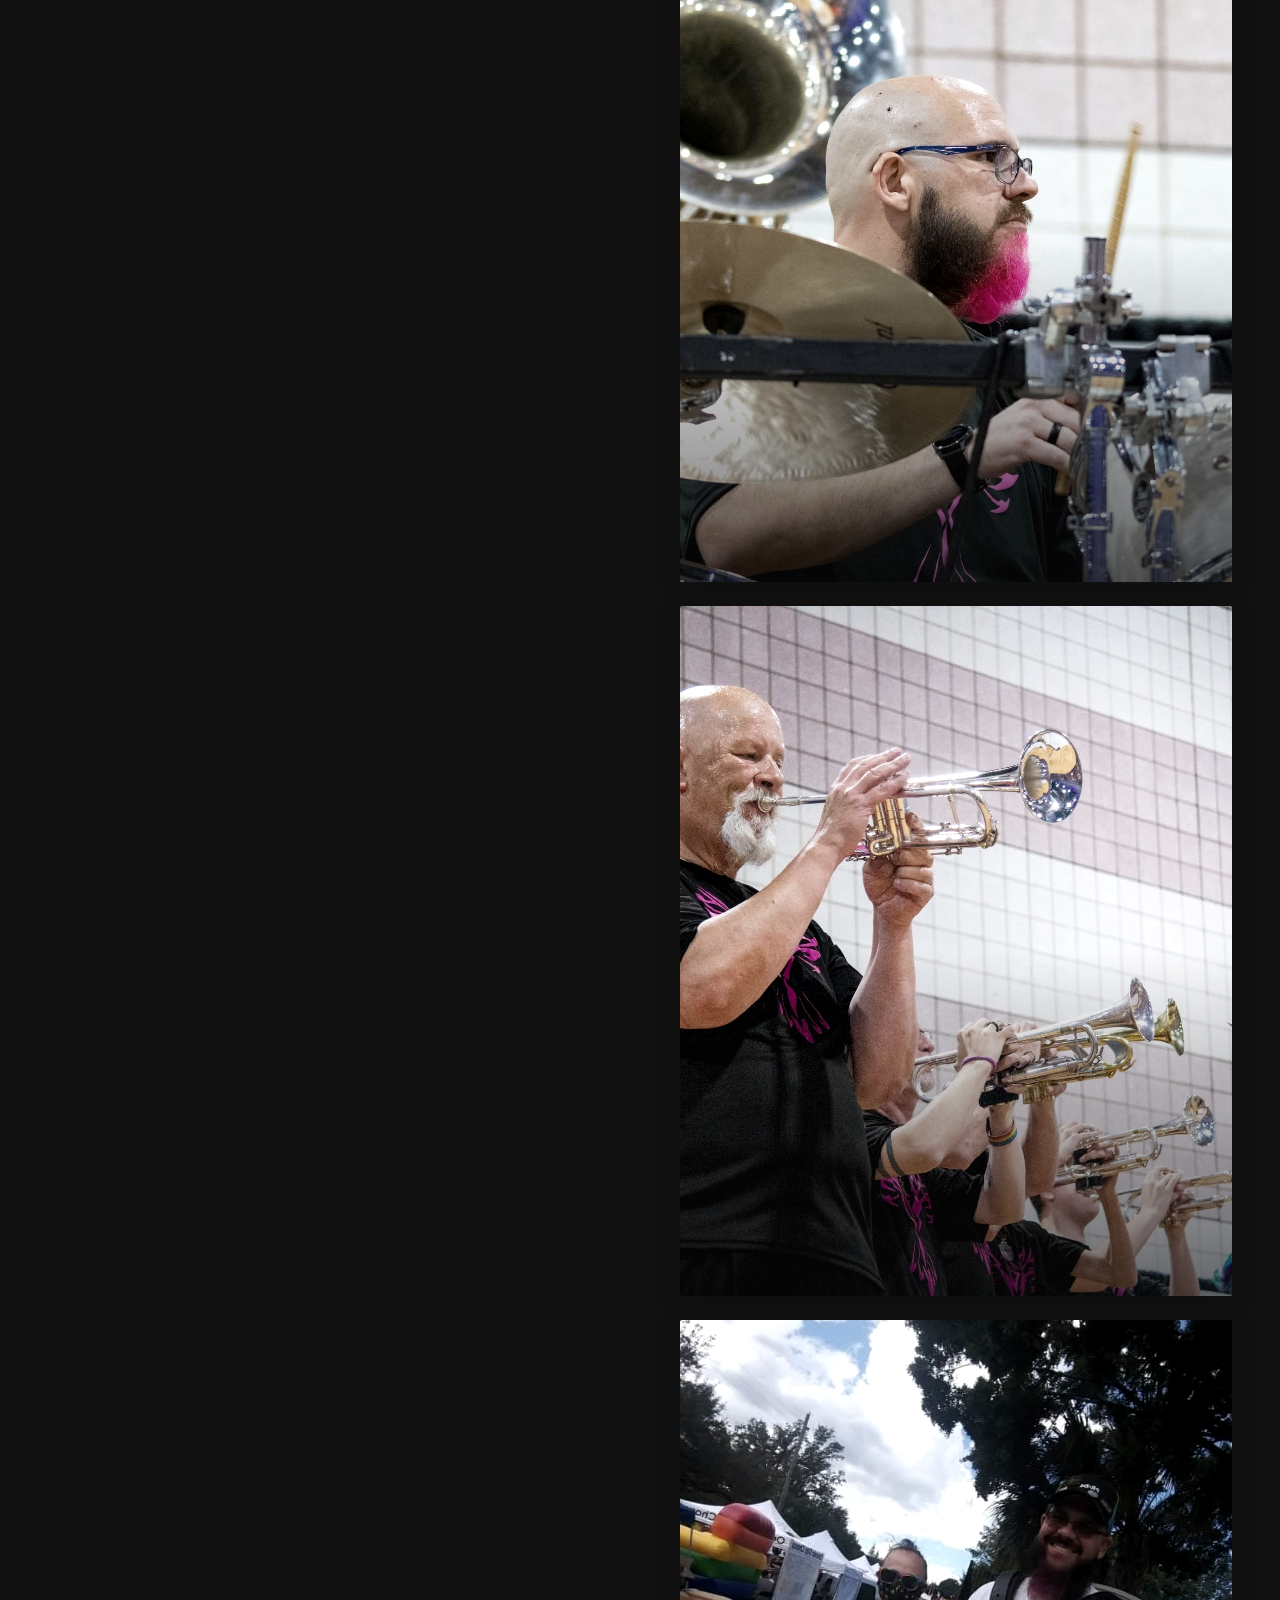
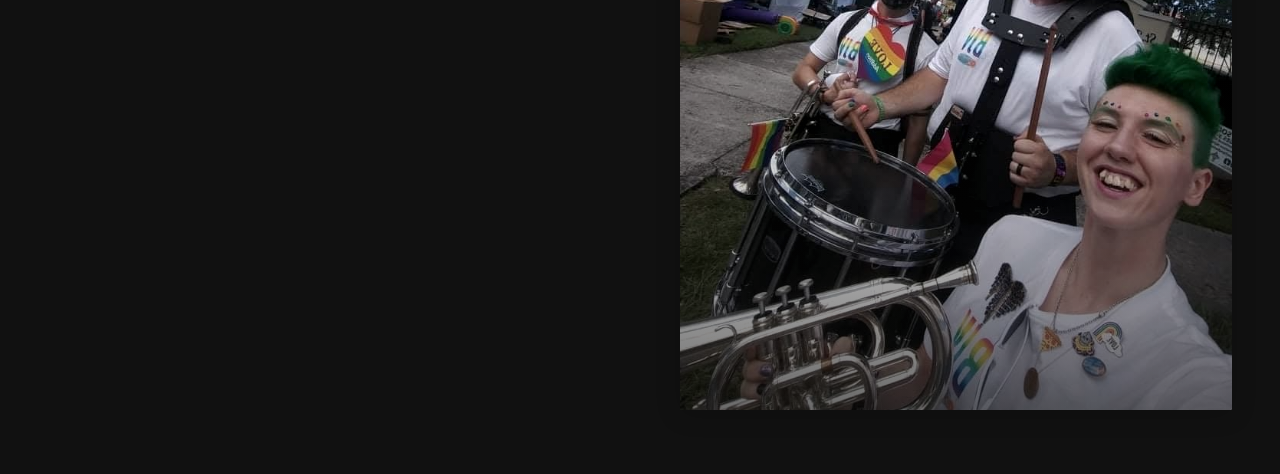
==== commit e74d0fa6: "Removed the News link in the Nav Bar" ====
--- a/about.html
+++ b/about.html
@@ -18,7 +18,6 @@
       <a href="about.html" class="nav-cta btn">About</a>
       <a href="index.html#values">Values</a>
       <a href="staff.html">Staff</a>
-      <a href="index.html#news">News</a>
       <a href="index.html#join" class="nav-cta btn">Join Us</a>
     </div>
   </nav>
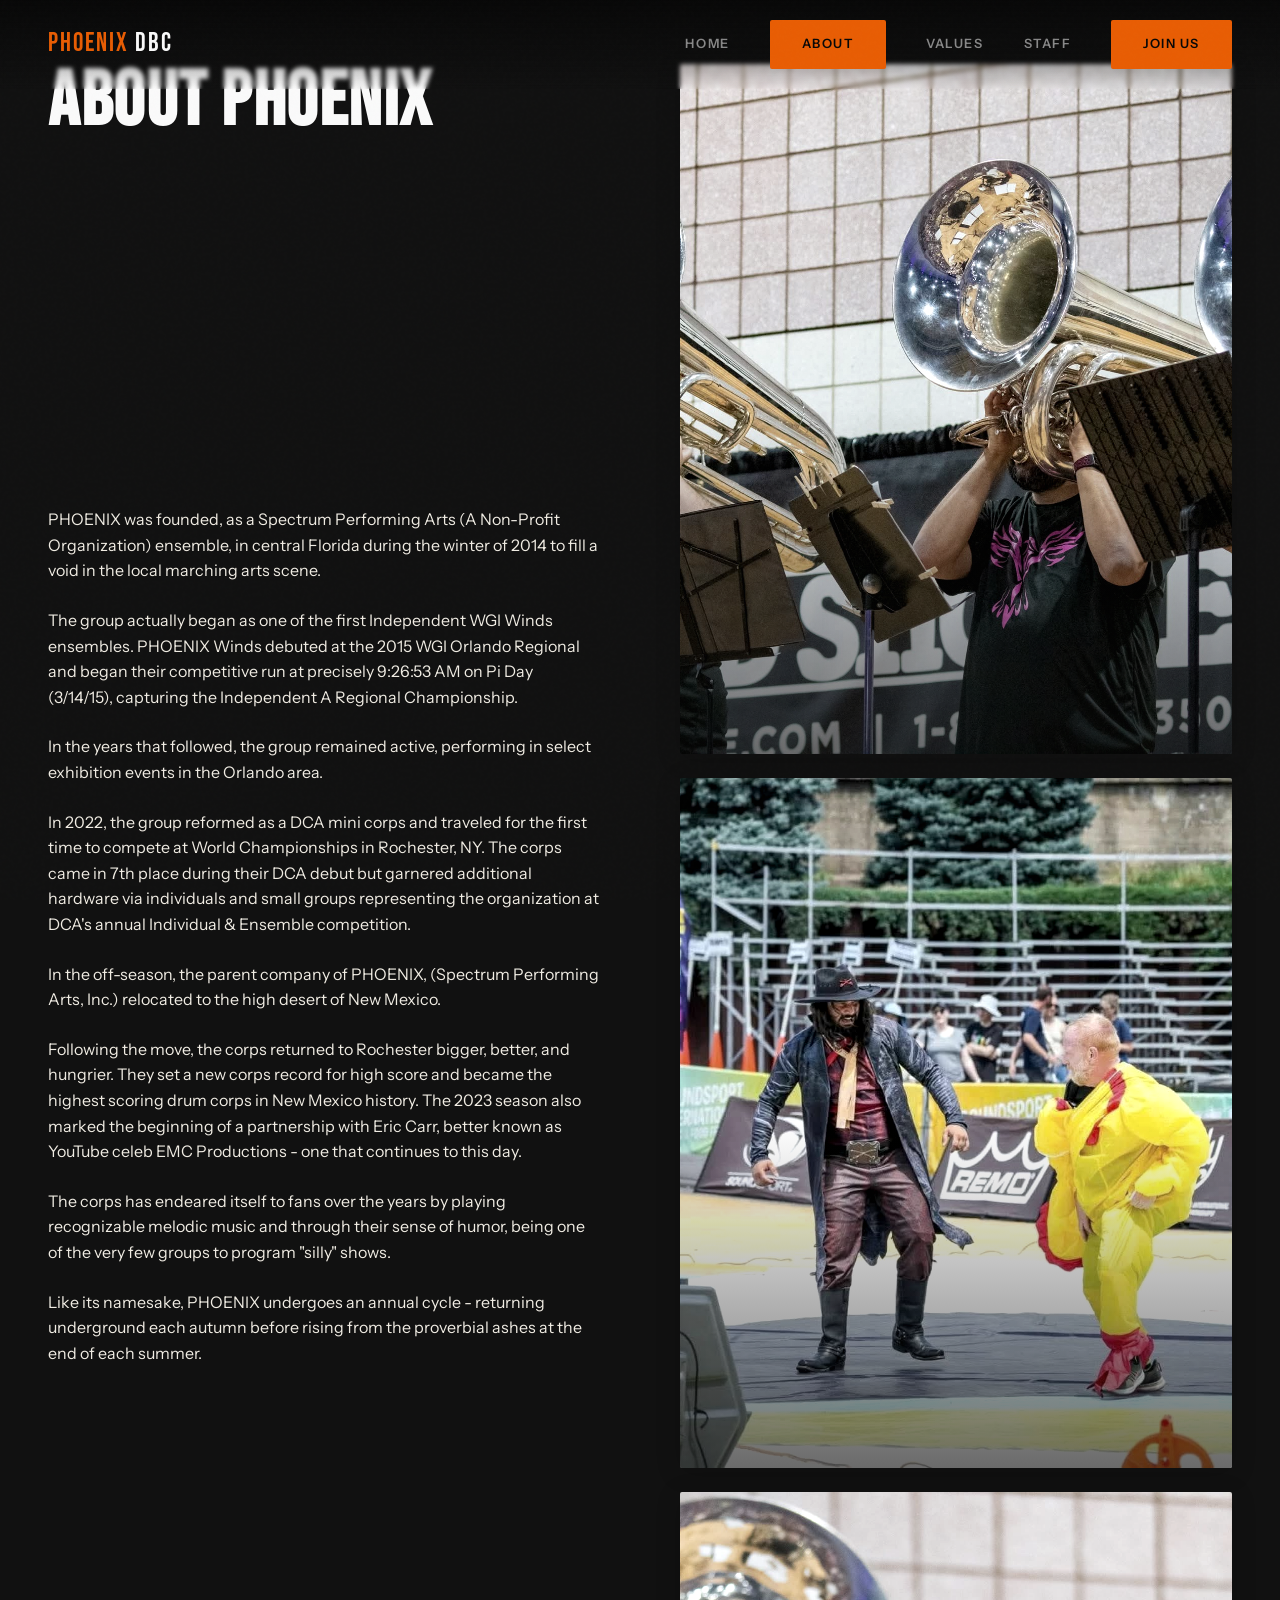
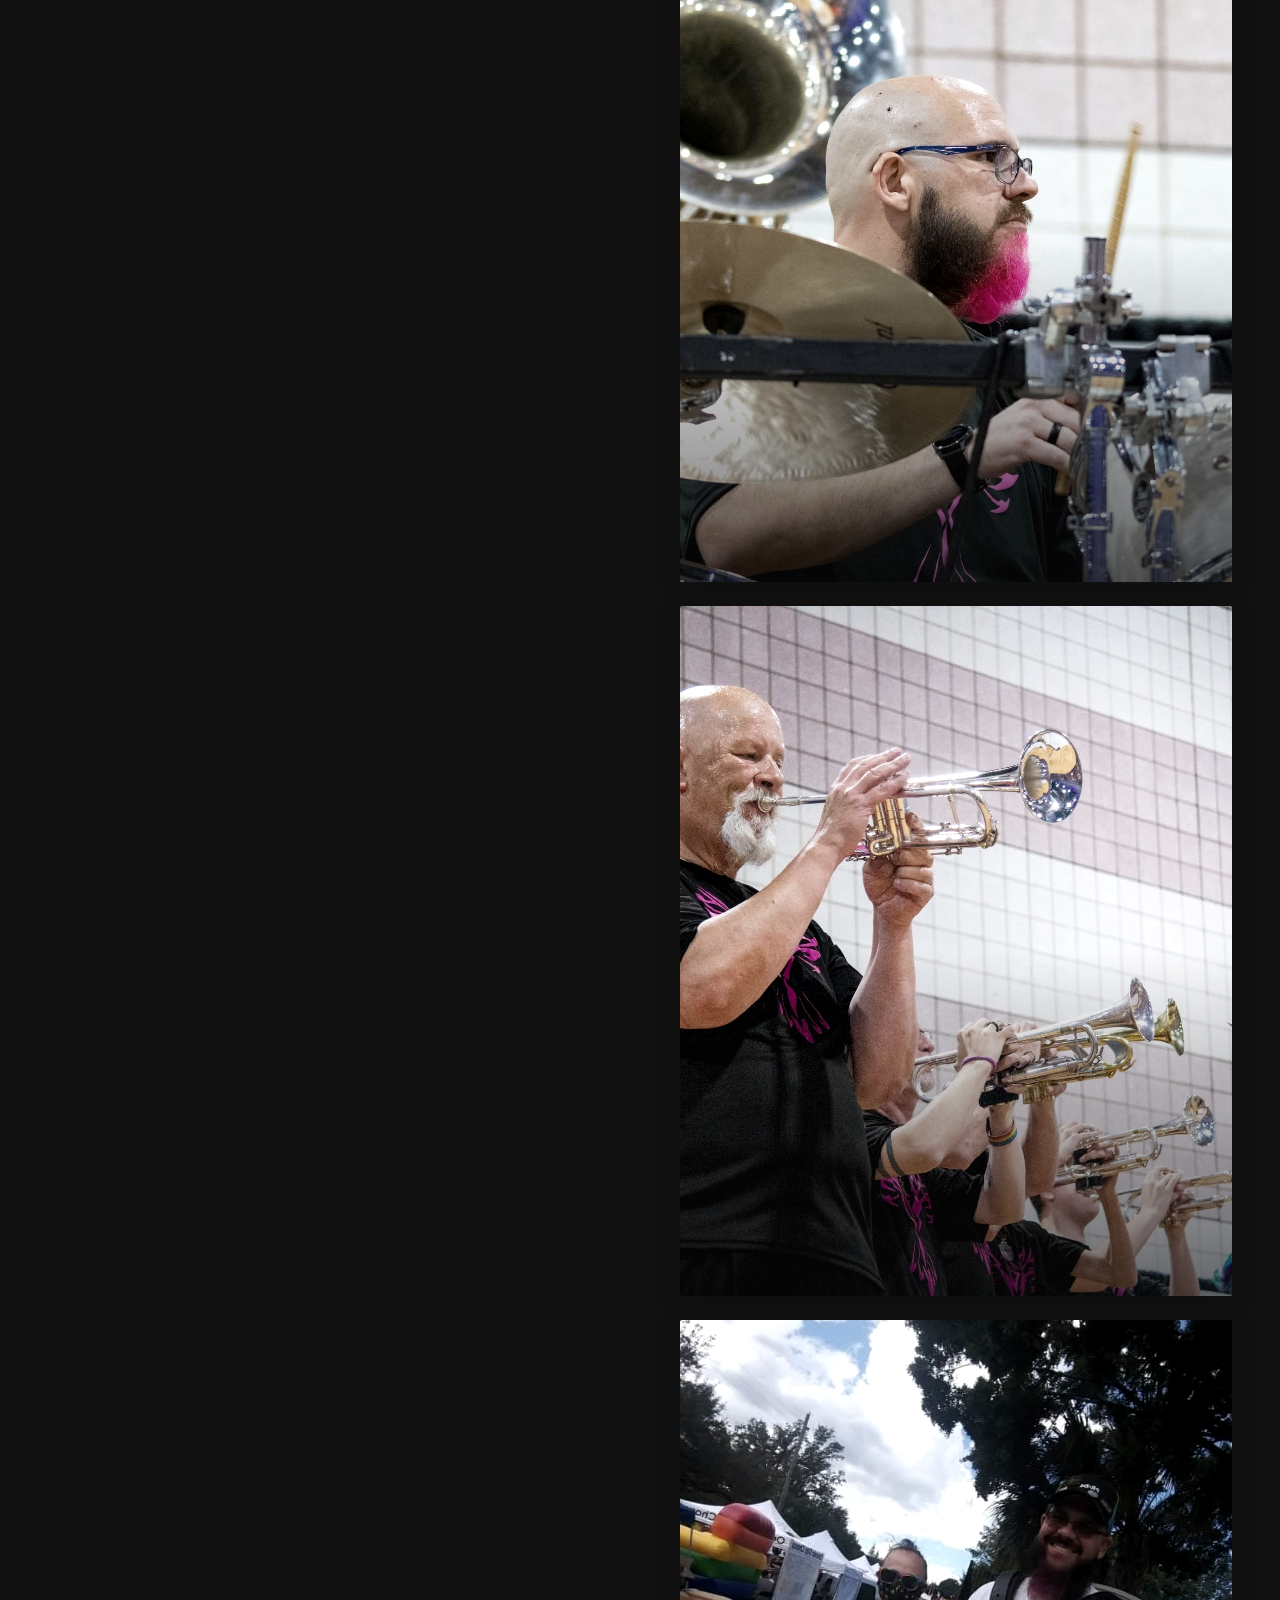
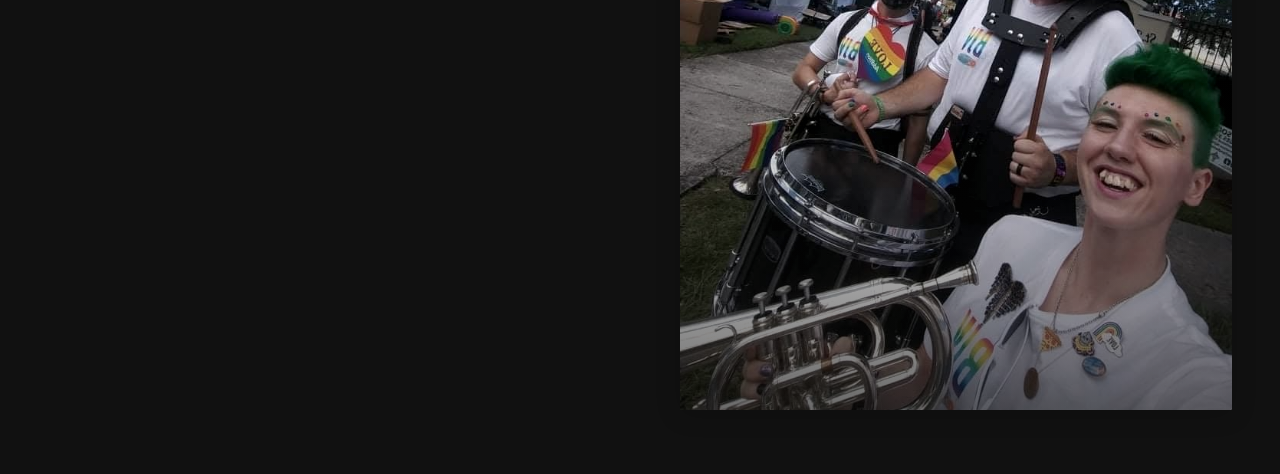
==== commit 57cb9189: "Update about.html" ====
--- a/about.html
+++ b/about.html
@@ -12,7 +12,7 @@
 <body>
   <!-- NAV -->
   <nav>
-    <div class="nav-logo"><span>PHOENIX</span>DBC</div>
+    <div class="nav-logo"><span>PHOENIX</span> DBC</div>
     <div class="nav-links">
       <a href="index.html">Home</a>
       <a href="about.html" class="nav-cta btn">About</a>
